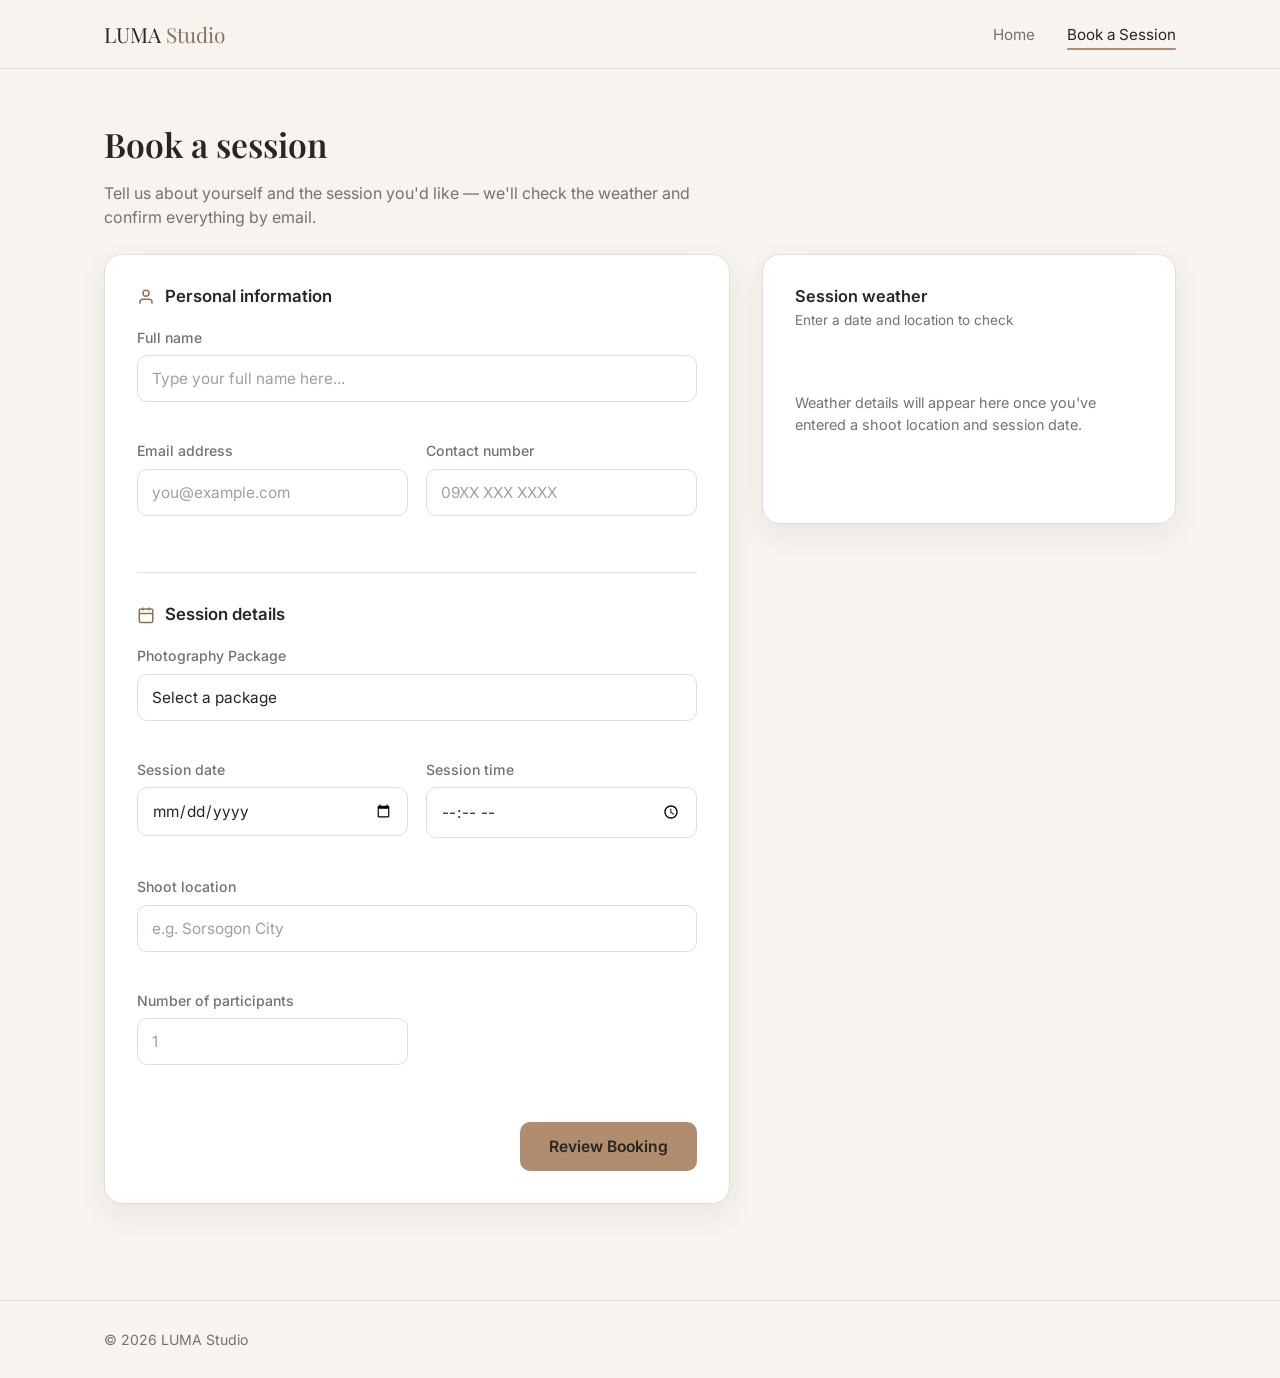
==== booking.html @ e844dfb3 "LUMA Studio booking system" ====
<!DOCTYPE html>
<html lang="en">
<head>
<meta charset="UTF-8">
<meta name="viewport" content="width=device-width, initial-scale=1.0">
<title>Book a Session — LUMA Studio</title>
<link rel="preconnect" href="https://fonts.googleapis.com">
<link rel="preconnect" href="https://fonts.gstatic.com" crossorigin>
<link href="https://fonts.googleapis.com/css2?family=Playfair+Display:wght@500;600;700&family=Inter:wght@400;500;600;700&display=swap" rel="stylesheet">
<link rel="stylesheet" href="css/style.css">
</head>
<body>

<header class="site-header">
  <nav class="nav container">
    <a href="index.html" class="brand">LUMA <span>Studio</span></a>
    <ul class="nav-links">
      <li><a href="index.html">Home</a></li>
      <li><a href="booking.html" aria-current="page">Book a Session</a></li>
    </ul>
  </nav>
</header>

<main>
  <div class="container page-header">
    <h1 style="font-size:2.1rem;">Book a session</h1>
    <p>Tell us about yourself and the session you'd like — we'll check the weather and confirm everything by email.</p>
  </div>

  <div class="container booking-layout">

    <!-- ============ FORM CARD ============ -->
    <section class="card" id="formCard">

      <div id="formErrorBanner" class="banner banner-error" role="alert" aria-live="assertive"></div>

      <form id="bookingForm" novalidate>

        <div class="form-section">
          <h3>
            <svg width="18" height="18" viewBox="0 0 24 24" fill="none" stroke="currentColor" stroke-width="2"><path d="M20 21v-2a4 4 0 0 0-4-4H8a4 4 0 0 0-4 4v2"/><circle cx="12" cy="7" r="4"/></svg>
            Personal information
          </h3>
          <div class="form-grid">
            <div class="field field-full" data-field="fullName">
              <label for="fullName">Full name</label>
              <input type="text" id="fullName" name="fullName" placeholder="Type your full name here..." autocomplete="name">
              <span class="field-error"></span>
            </div>
            <div class="field" data-field="email">
              <label for="email">Email address</label>
              <input type="email" id="email" name="email" placeholder="you@example.com" autocomplete="email">
              <span class="field-error"></span>
            </div>
            <div class="field" data-field="contact">
              <label for="contact">Contact number</label>
              <input type="tel" id="contact" name="contact" placeholder="09XX XXX XXXX" autocomplete="tel">
              <span class="field-error"></span>
            </div>
          </div>
        </div>

        <div class="form-section">
          <h3>
            <svg width="18" height="18" viewBox="0 0 24 24" fill="none" stroke="currentColor" stroke-width="2"><rect x="3" y="4" width="18" height="18" rx="2"/><path d="M16 2v4M8 2v4M3 10h18"/></svg>
            Session details
          </h3>

          <div class="form-grid" style="margin-bottom:18px;">
            <div class="field field-full" data-field="package">
              <label for="package">Photography Package</label>
              <select id="package" name="package">
                <option value="" disabled selected>Select a package</option>
                <option value="Portrait Session">Portrait Session</option>
                <option value="Family Session">Family Session</option>
                <option value="Graduation Session">Graduation Session</option>
                <option value="Event Photography">Event Photography</option>
                <option value="Other / Custom Request">Other / Custom Request</option>
              </select>
              <span class="field-error"></span>
            </div>

            <div class="field field-full hidden" data-field="customRequest">
              <label for="customRequest">Custom Request</label>
              <input type="text" id="customRequest" name="customRequest" placeholder="Tell us what you have in mind">
              <span class="field-error"></span>
            </div>
          </div>

          <div class="form-grid">
            <div class="field" data-field="date">
              <label for="date">Session date</label>
              <input type="date" id="date" name="date">
              <span class="field-error"></span>
            </div>
            <div class="field" data-field="time">
              <label for="time">Session time</label>
              <input type="time" id="time" name="time">
              <span class="field-error"></span>
            </div>
            <div class="field field-full" data-field="location">
              <label for="location">Shoot location</label>
              <input type="text" id="location" name="location" placeholder="e.g. Sorsogon City">
              <span class="field-error"></span>
            </div>
            <div class="field" data-field="participants">
              <label for="participants">Number of participants</label>
              <input type="number" id="participants" name="participants" min="1" placeholder="1">
              <span class="field-error"></span>
            </div>
          </div>
        </div>

        <div class="form-actions">
          <button type="submit" class="btn btn-primary" id="reviewBtn">Review Booking</button>
        </div>
      </form>
    </section>

    <!-- ============ SUMMARY CARD (hidden until review) ============ -->
    <section class="card hidden" id="summaryCard" aria-live="polite">
      <h3 style="font-family:var(--font-body);font-size:1.05rem;margin-bottom:4px;">Booking summary</h3>
      <p style="font-size:0.88rem;margin-bottom:0;">Please review your details before confirming.</p>

      <dl class="summary-list" id="summaryList"></dl>

      <div id="confirmErrorBanner" class="banner banner-error" role="alert" aria-live="assertive"></div>

      <div class="form-actions" style="justify-content:space-between;">
        <button type="button" class="btn btn-secondary" id="editBtn">Edit Booking</button>
        <button type="button" class="btn btn-primary" id="confirmBtn">Confirm Appointment</button>
      </div>
    </section>

    <!-- ============ WEATHER CARD ============ -->
    <aside class="card weather-card" id="weatherCard" aria-live="polite">
      <h3>Session weather</h3>
      <p class="weather-loc" id="weatherLocLabel">Enter a date and location to check</p>

      <div class="weather-state" id="weatherState">
        <p class="weather-placeholder">Weather details will appear here once you've entered a shoot location and session date.</p>
      </div>
    </aside>

  </div>
</main>

<footer class="site-footer">
  <div class="container">
    <p style="margin:0;">© 2026 LUMA Studio</p>
  </div>
</footer>

<script src="js/validation.js"></script>
<script src="js/weather.js"></script>
<script src="js/booking.js"></script>
</body>
</html>
---- css/style.css ----
:root {
  --bg-main: #F7F3EE;
  --white: #FFFFFF;
  --bg-card: #FFFFFF;

  --text-primary: #292521;
  --text-secondary: #77716F;

  --accent: #B08D6E;
  --accent-secondary: #8D735C;

  --border: #E5DDD3;
  --success: #66816F;
  --error: #B86F6F;

  --font-display: "Playfair Display", "Iowan Old Style", "Palatino Linotype", Georgia, serif;
  --font-body: "Inter", -apple-system, BlinkMacSystemFont, "Segoe UI", Roboto, sans-serif;

  --radius-sm: 10px;
  --radius-md: 14px;
  --radius-lg: 18px;

  --shadow-card: 0 10px 30px rgba(41, 37, 33, 0.07);
  --transition: 180ms ease;
}

*, *::before, *::after { box-sizing: border-box; }

html { scroll-behavior: smooth; }

body {
  margin: 0;
  background: var(--bg-main);
  color: var(--text-primary);
  font-family: var(--font-body);
  line-height: 1.55;
  -webkit-font-smoothing: antialiased;
}

img { max-width: 100%; display: block; }

a { color: inherit; text-decoration: none; }

h1, h2, h3 {
  font-family: var(--font-display);
  font-weight: 600;
  line-height: 1.15;
  margin: 0 0 0.5em;
  color: var(--text-primary);
}

h1 { font-size: clamp(2.2rem, 4.5vw, 3.6rem); }
h2 { font-size: clamp(1.5rem, 3vw, 2.1rem); }
h3 { font-size: 1.2rem; }

p { margin: 0 0 1em; color: var(--text-secondary); max-width: 62ch; }

.container {
  width: 100%;
  max-width: 1120px;
  margin: 0 auto;
  padding: 0 24px;
}

a:focus-visible,
button:focus-visible,
input:focus-visible,
select:focus-visible,
textarea:focus-visible {
  outline: 2px solid var(--accent-secondary);
  outline-offset: 3px;
  border-radius: 4px;
}

/* ---------------- Navigation ---------------- */

.site-header {
  position: sticky;
  top: 0;
  z-index: 40;
  background: rgba(247, 243, 238, 0.88);
  backdrop-filter: blur(10px);
  border-bottom: 1px solid var(--border);
}

.nav {
  display: flex;
  align-items: center;
  justify-content: space-between;
  padding-top: 18px;
  padding-bottom: 18px;
}

.brand {
  font-family: var(--font-display);
  font-size: 1.3rem;
  color: var(--text-primary);
}

.brand span { color: var(--accent-secondary); }

.nav-links {
  display: flex;
  gap: 32px;
  list-style: none;
  margin: 0;
  padding: 0;
}

.nav-links a {
  color: var(--text-secondary);
  font-size: 0.95rem;
  transition: color var(--transition);
}

.nav-links a:hover,
.nav-links a[aria-current="page"] {
  color: var(--text-primary);
}

.nav-links a[aria-current="page"] { position: relative; }

.nav-links a[aria-current="page"]::after {
  content: "";
  position: absolute;
  left: 0; right: 0; bottom: -6px;
  height: 2px;
  background: var(--accent);
  border-radius: 2px;
}

/* ---------------- Buttons ---------------- */

.btn {
  display: inline-flex;
  align-items: center;
  justify-content: center;
  gap: 8px;
  font-family: var(--font-body);
  font-size: 0.98rem;
  font-weight: 600;
  padding: 14px 28px;
  border-radius: var(--radius-sm);
  border: 1px solid transparent;
  cursor: pointer;
  transition: background var(--transition), border-color var(--transition), color var(--transition);
  white-space: nowrap;
}

.btn-primary {
  background: var(--accent);
  color: var(--text-primary);
}

.btn-primary:hover { background: var(--accent-secondary); color: var(--white); }
.btn-primary:active { transform: translateY(1px); }

.btn-secondary {
  background: transparent;
  color: var(--text-primary);
  border-color: var(--border);
}

.btn-secondary:hover { border-color: var(--accent-secondary); color: var(--accent-secondary); }

.btn-block { width: 100%; }

.btn:disabled { opacity: 0.55; cursor: not-allowed; }

/* ---------------- Hero (Home) ---------------- */

.hero { padding: 96px 0 88px; }

.hero-grid {
  display: grid;
  grid-template-columns: 1.05fr 0.95fr;
  gap: 64px;
  align-items: center;
}

@media (max-width: 860px) {
  .hero { padding: 56px 0 64px; }
  .hero-grid { grid-template-columns: 1fr; gap: 40px; }
}

.hero-text h1 { margin-bottom: 20px; }

.hero-sub {
  font-size: 1.1rem;
  color: var(--text-secondary);
  max-width: 42ch;
  margin-bottom: 32px;
}

.hero-media {
  min-height: 320px;
  background: var(--white);
  border: 1px solid var(--border);
  border-radius: var(--radius-lg);
  box-shadow: var(--shadow-card);
  overflow: hidden;
}

.hero-media img {
  width: 100%;
  height: 100%;
  object-fit: cover;
  display: block;
}

/* ---------------- Footer ---------------- */

.site-footer {
  border-top: 1px solid var(--border);
  padding: 28px 0;
  color: var(--text-secondary);
  font-size: 0.88rem;
}

/* ============================================================
   BOOKING PAGE
   ============================================================ */

.page-header {
  padding-top: 56px;
  padding-bottom: 24px;
}

.page-header p { margin: 0; }

.booking-layout {
  display: grid;
  grid-template-columns: 1.4fr 1fr;
  gap: 32px;
  align-items: start;
  padding-bottom: 96px;
}

@media (max-width: 860px) {
  .booking-layout { grid-template-columns: 1fr; }
}

.card {
  background: var(--bg-card);
  border: 1px solid var(--border);
  border-radius: var(--radius-lg);
  padding: 32px;
  box-shadow: var(--shadow-card);
}

.form-section + .form-section {
  margin-top: 36px;
  padding-top: 32px;
  border-top: 1px solid var(--border);
}

.form-section h3 {
  display: flex;
  align-items: center;
  gap: 10px;
  margin-bottom: 20px;
  font-family: var(--font-body);
  font-weight: 600;
  font-size: 1.05rem;
}

.form-section h3 svg { color: var(--accent-secondary); flex-shrink: 0; }

.form-grid {
  display: grid;
  grid-template-columns: 1fr 1fr;
  gap: 18px;
}

.form-grid .field-full { grid-column: 1 / -1; }

@media (max-width: 560px) {
  .form-grid { grid-template-columns: 1fr; }
}

.field { display: flex; flex-direction: column; gap: 7px; }

.field label {
  font-size: 0.88rem;
  color: var(--text-secondary);
  font-weight: 500;
}

.field input,
.field select {
  background: var(--white);
  border: 1px solid var(--border);
  color: var(--text-primary);
  border-radius: var(--radius-sm);
  padding: 13px 14px;
  font-size: 0.96rem;
  font-family: var(--font-body);
  transition: border-color var(--transition), box-shadow var(--transition);
}

.field input::placeholder { color: #A79E96; }

.field input:focus,
.field select:focus {
  outline: none;
  border-color: var(--accent);
  box-shadow: 0 0 0 3px rgba(176, 141, 110, 0.22);
}

.field.has-error input,
.field.has-error select { border-color: var(--error); }

.field-error {
  font-size: 0.82rem;
  color: var(--error);
  min-height: 1em;
}

select {
  appearance: none;
  background-image: url("data:image/svg+xml;utf8,<svg xmlns='http://www.w3.org/2000/svg' width='14' height='14' viewBox='0 0 24 24' fill='none' stroke='%2377716F' stroke-width='2'><polyline points='6 9 12 15 18 9'/></svg>");
  background-repeat: no-repeat;
  background-position: right 14px center;
  padding-right: 38px;
}

.form-actions {
  margin-top: 36px;
  display: flex;
  justify-content: flex-end;
  gap: 12px;
}

/* Weather card */

.weather-card { position: sticky; top: 96px; }

.weather-card h3 {
  font-family: var(--font-body);
  font-size: 1.02rem;
  font-weight: 600;
  margin-bottom: 4px;
}

.weather-loc { font-size: 0.85rem; color: var(--text-secondary); margin-bottom: 20px; }

.weather-state { min-height: 140px; display: flex; flex-direction: column; justify-content: center; }

.weather-temp {
  font-family: var(--font-display);
  font-size: 2.8rem;
  line-height: 1;
  color: var(--text-primary);
}

.weather-condition { color: var(--accent-secondary); font-size: 1rem; margin: 6px 0 18px; }

.weather-meta { display: flex; gap: 24px; }

.weather-meta div { font-size: 0.85rem; color: var(--text-secondary); }
.weather-meta strong { display: block; color: var(--text-primary); font-size: 1rem; font-weight: 600; }

.weather-placeholder,
.weather-unavailable,
.weather-error { font-size: 0.9rem; color: var(--text-secondary); }

.weather-loading {
  display: flex;
  align-items: center;
  gap: 10px;
  font-size: 0.9rem;
  color: var(--text-secondary);
}

.spinner {
  width: 16px; height: 16px;
  border-radius: 50%;
  border: 2px solid var(--border);
  border-top-color: var(--accent);
  animation: spin 0.8s linear infinite;
  flex-shrink: 0;
}

@keyframes spin { to { transform: rotate(360deg); } }

.weather-error { color: var(--error); }

/* Summary */

.summary-list { display: flex; flex-direction: column; gap: 14px; margin: 24px 0 32px; }

.summary-row {
  display: flex;
  justify-content: space-between;
  gap: 16px;
  padding-bottom: 14px;
  border-bottom: 1px solid var(--border);
  font-size: 0.94rem;
}

.summary-row:last-child { border-bottom: none; padding-bottom: 0; }

.summary-row dt { color: var(--text-secondary); }
.summary-row dd { margin: 0; text-align: right; font-weight: 500; }

.banner {
  display: none;
  align-items: center;
  gap: 10px;
  padding: 14px 16px;
  border-radius: var(--radius-sm);
  font-size: 0.88rem;
  margin-bottom: 20px;
}

.banner.show { display: flex; }

.banner-error {
  background: rgba(184, 111, 111, 0.09);
  border: 1px solid rgba(184, 111, 111, 0.3);
  color: var(--error);
}

.banner-info {
  background: rgba(141, 115, 92, 0.09);
  border: 1px solid rgba(141, 115, 92, 0.28);
  color: var(--accent-secondary);
}

.hidden { display: none !important; }

/* ============================================================
   CONFIRMATION PAGE
   ============================================================ */

.confirm-wrap {
  min-height: 70vh;
  display: flex;
  align-items: center;
  justify-content: center;
  padding-top: 64px;
  padding-bottom: 64px;
}

.confirm-card { max-width: 520px; width: 100%; text-align: center; }

.confirm-icon { width: 52px; height: 52px; margin: 0 auto 22px; color: var(--success); }

.confirm-card h1 { font-size: 1.8rem; margin-bottom: 8px; }

.confirm-sub { margin-bottom: 32px; }

.confirm-ref {
  font-family: var(--font-display);
  font-size: 1.3rem;
  color: var(--accent-secondary);
  letter-spacing: 0.02em;
  margin-bottom: 28px;
}

.confirm-details {
  text-align: left;
  display: flex;
  flex-direction: column;
  gap: 14px;
  margin-bottom: 28px;
}

.confirm-note { font-size: 0.9rem; margin-bottom: 32px; }

.confirm-fail { text-align: center; }

.confirm-fail .confirm-icon { color: var(--error); }
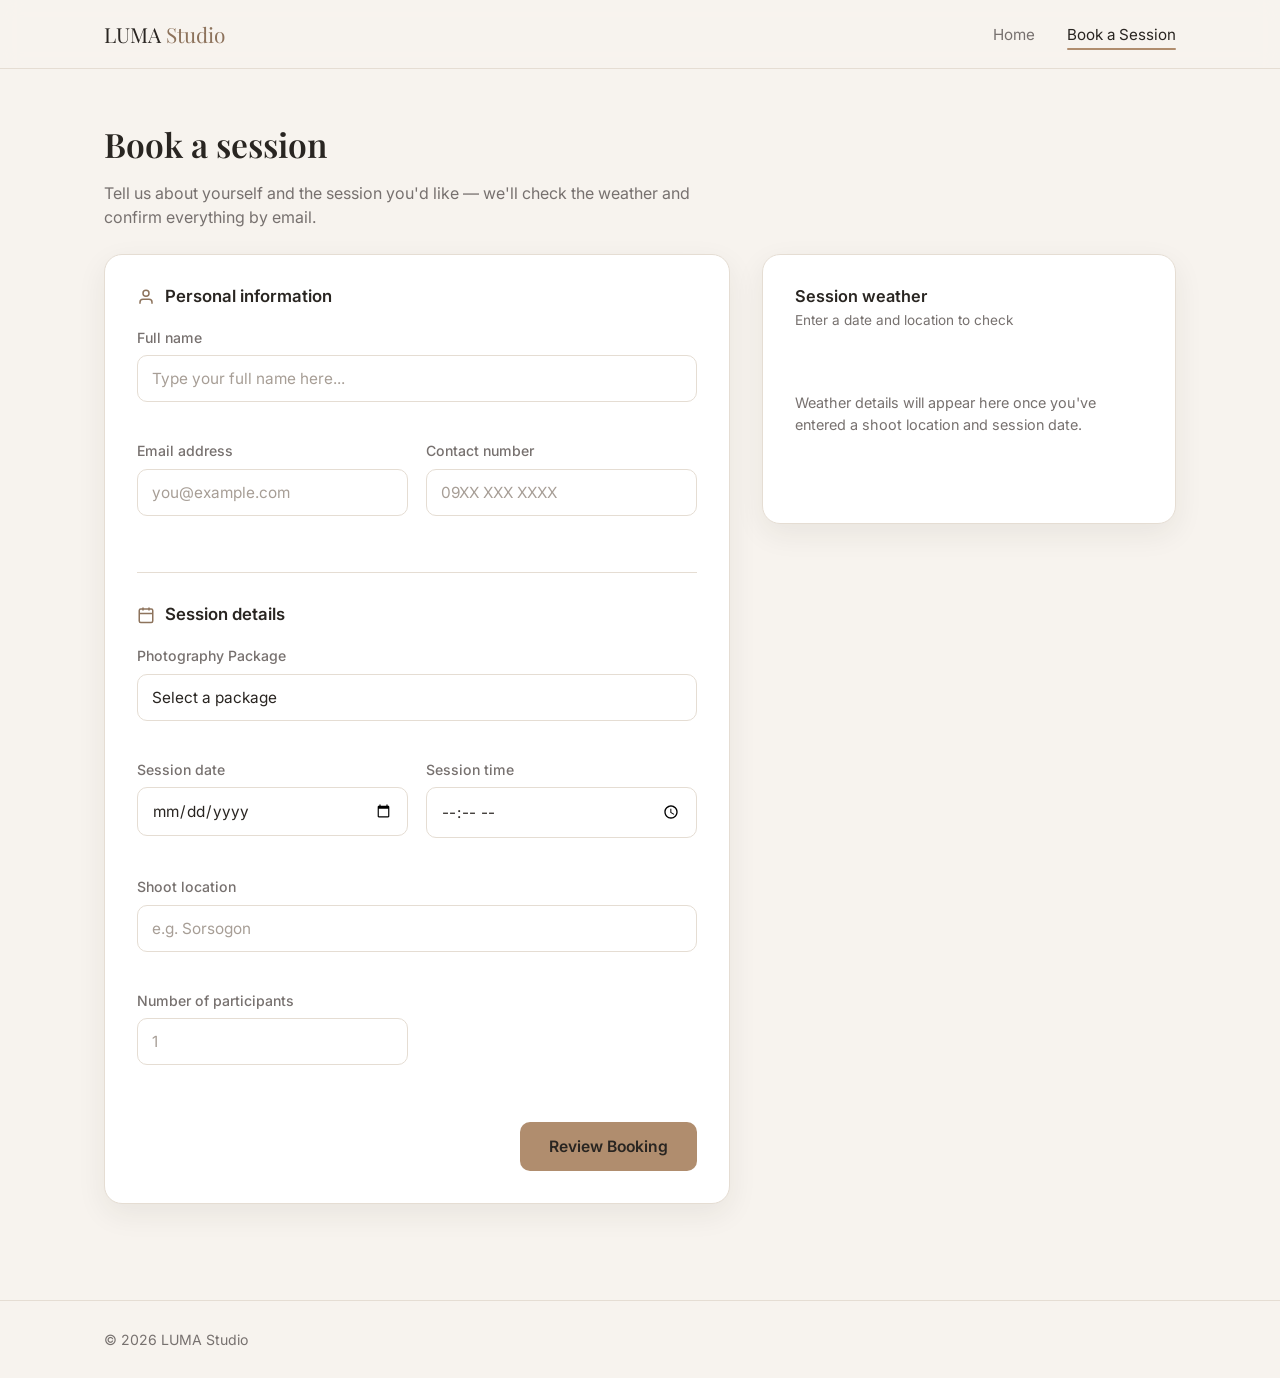
==== commit f32471c7: "Update location placeholder to Sorsogon" ====
--- a/booking.html
+++ b/booking.html
@@ -100,7 +100,7 @@
             </div>
             <div class="field field-full" data-field="location">
               <label for="location">Shoot location</label>
-              <input type="text" id="location" name="location" placeholder="e.g. Sorsogon City">
+              <input type="text" id="location" name="location" placeholder="e.g. Sorsogon">
               <span class="field-error"></span>
             </div>
             <div class="field" data-field="participants">
